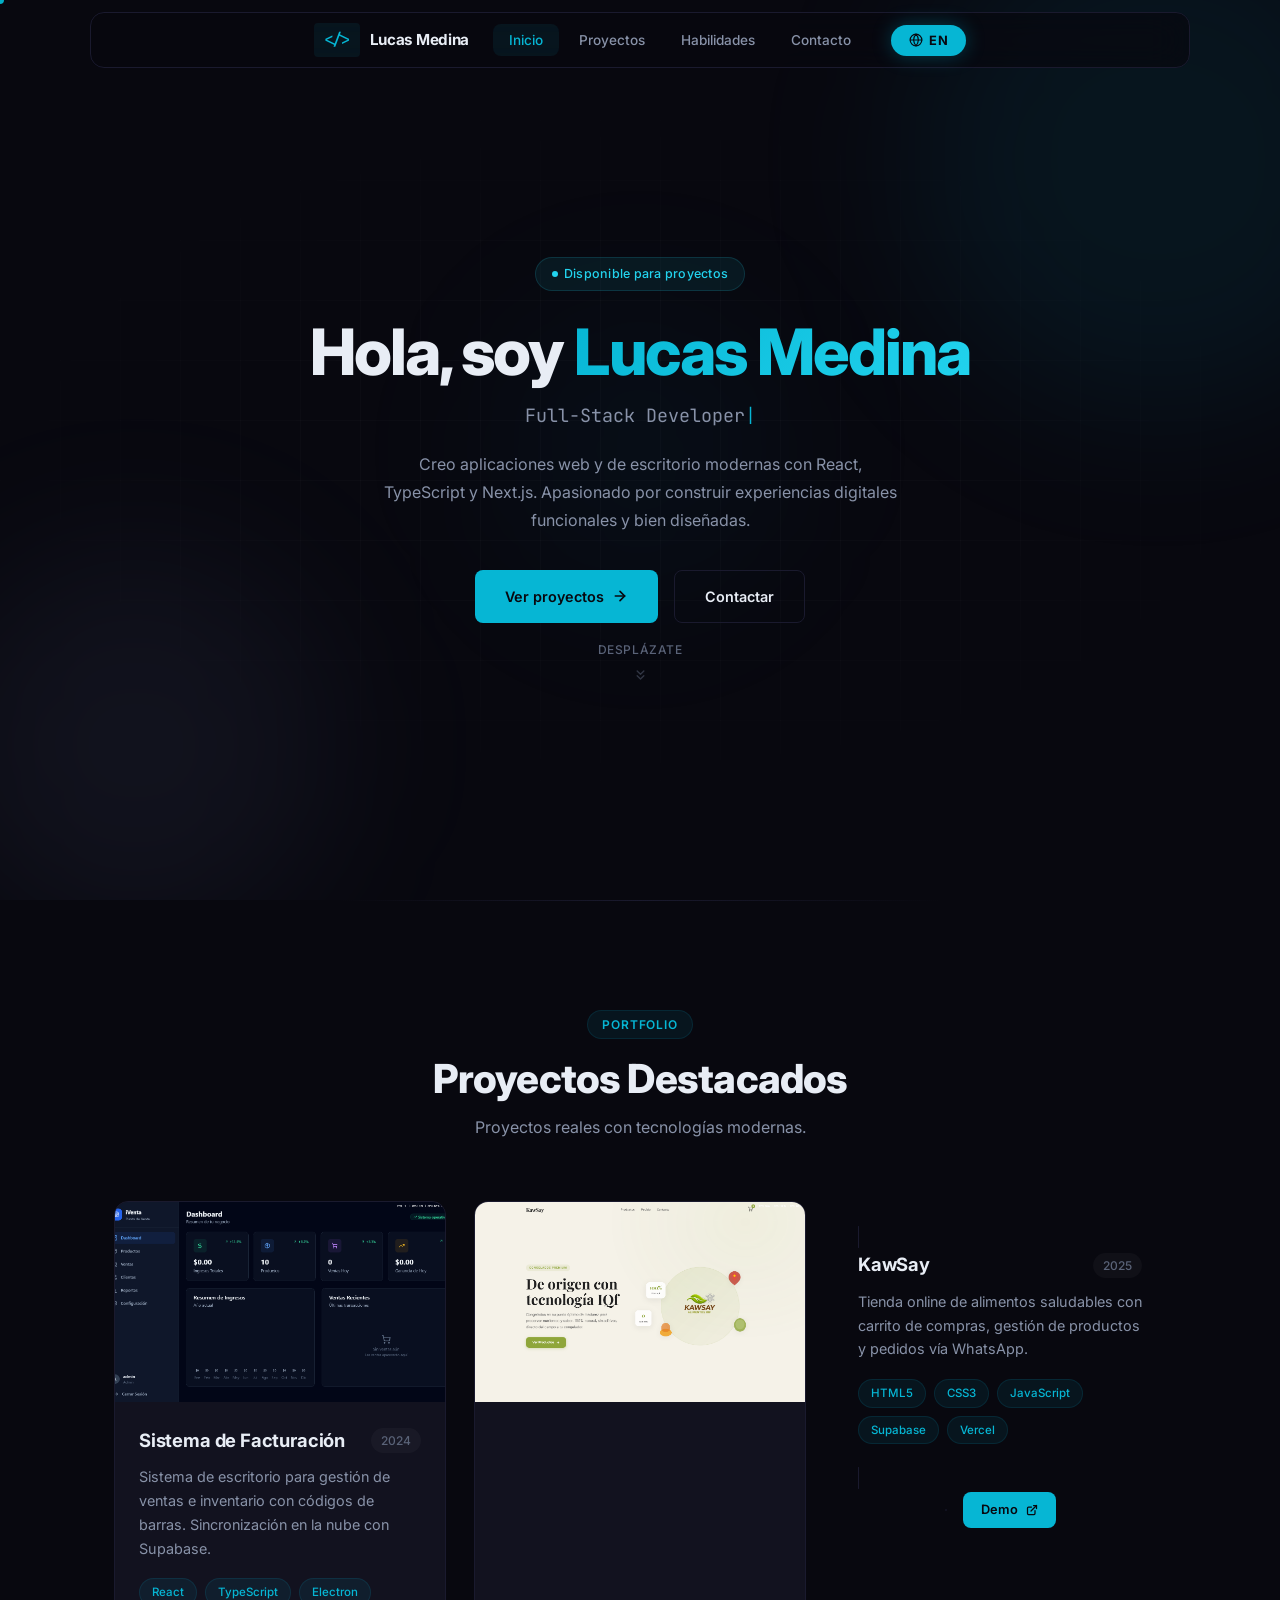
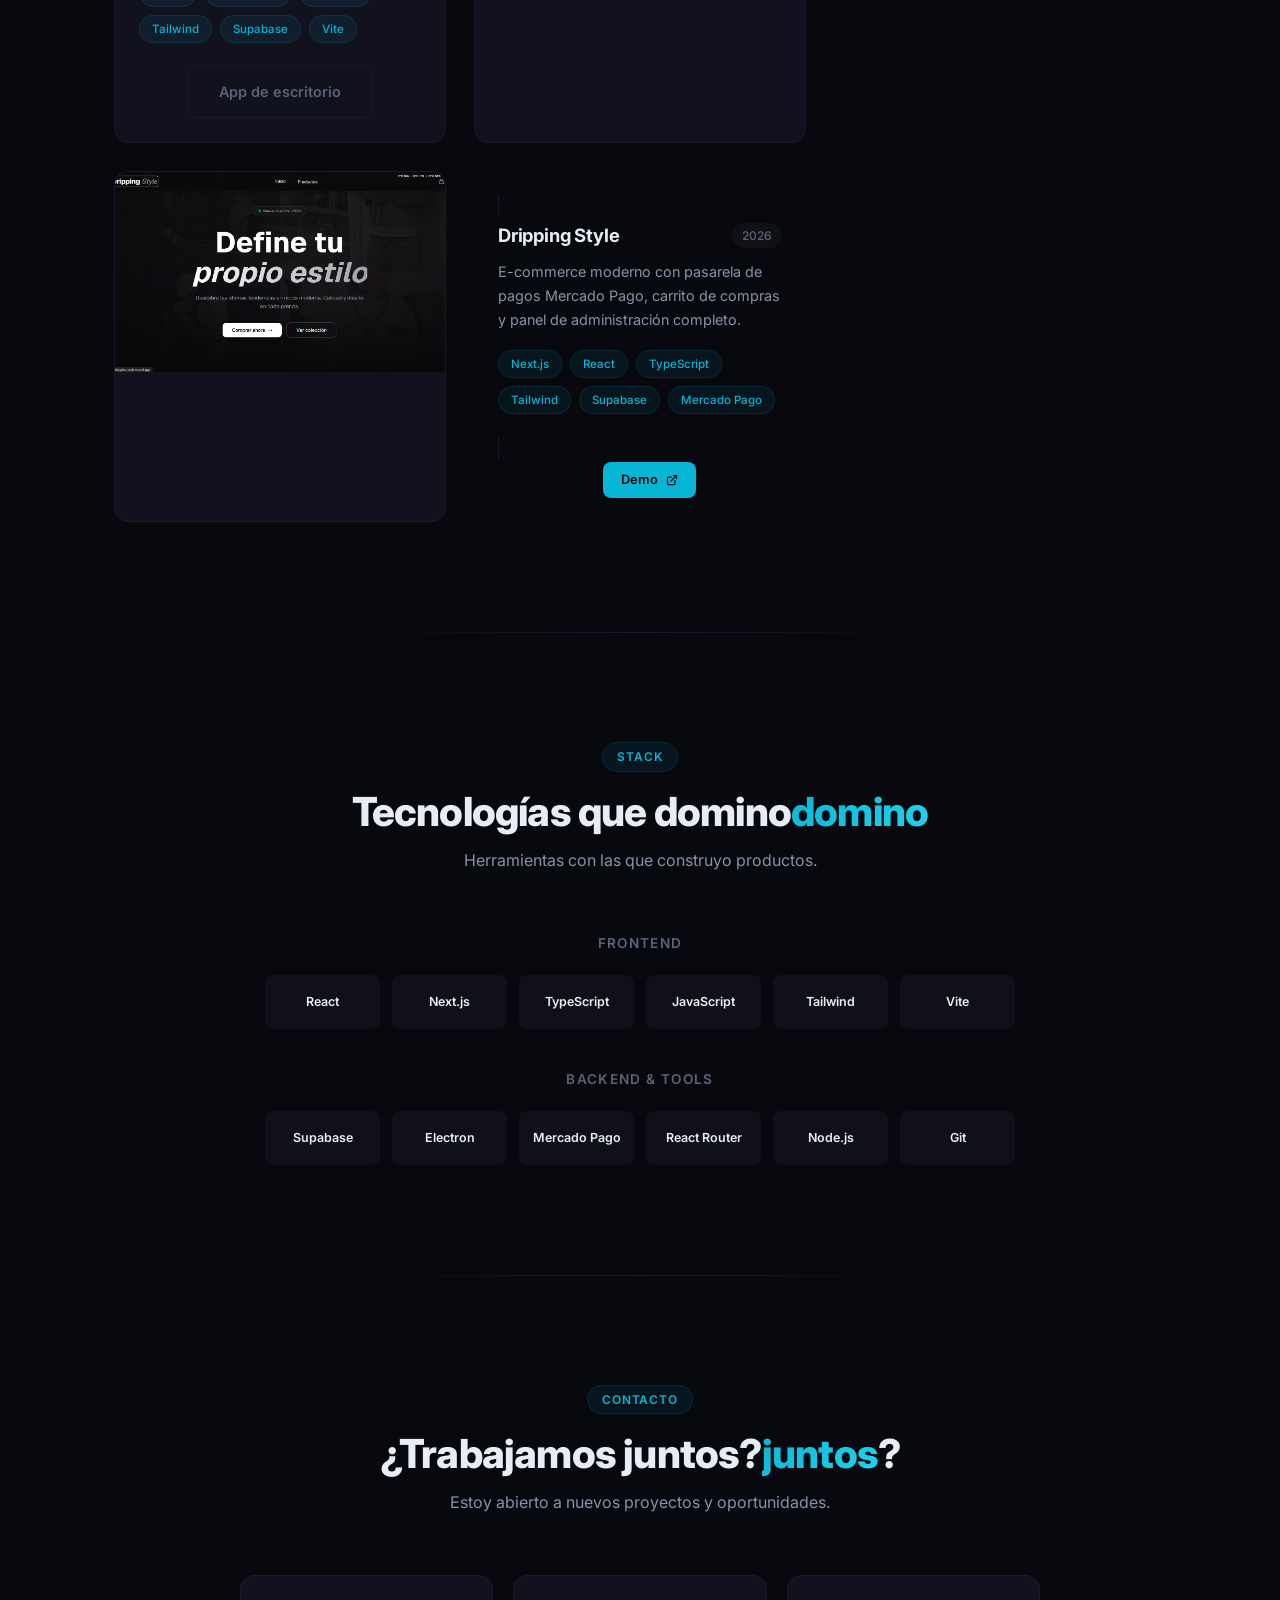
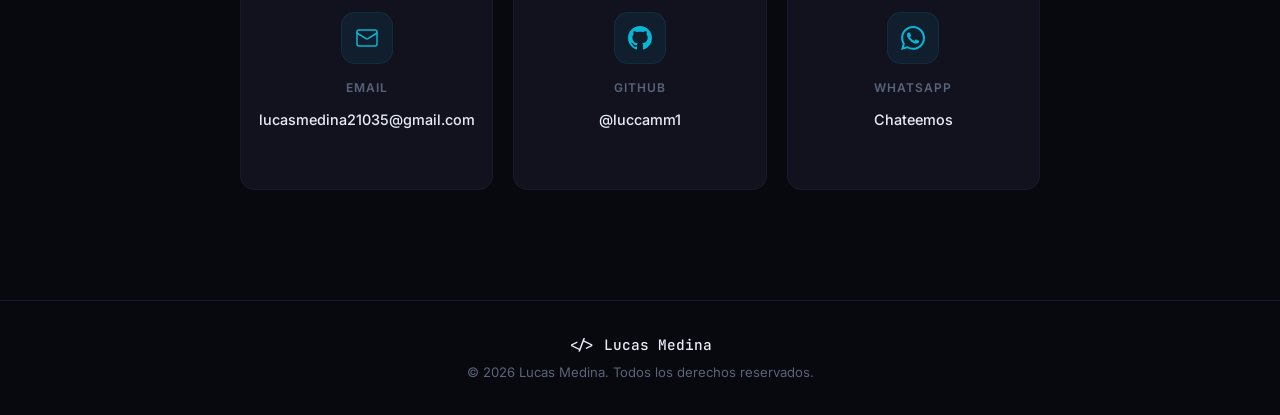
==== project.html @ 1c3da4ef "Add individual project detail pages" ====
<!DOCTYPE html>
<html lang="es">
<head>
  <meta charset="UTF-8">
  <meta name="viewport" content="width=device-width, initial-scale=1.0">
  <title>Proyecto | Lucas Medina</title>
  <meta name="description" content="Detalle del proyecto">
  <link rel="preconnect" href="https://fonts.googleapis.com">
  <link rel="preconnect" href="https://fonts.gstatic.com" crossorigin>
  <link href="https://fonts.googleapis.com/css2?family=Inter:wght@400;500;600;700;800;900&family=JetBrains+Mono:wght@400;500&display=swap" rel="stylesheet">
  <link rel="stylesheet" href="css/styles.css">
</head>
<body>
  <div class="cursor" id="cursor"></div>

  <nav class="navbar">
    <div class="container nav-container">
      <a href="index.html#inicio" class="nav-logo">
        <span class="logo-mark">&lt;/&gt;</span>
        <span class="logo-text">Lucas Medina</span>
      </a>
      <button class="nav-toggle" data-i18n="nav.menu" aria-label="Abrir menú">
        <span></span><span></span><span></span>
      </button>
      <ul class="nav-menu">
        <li><a href="index.html#inicio" class="nav-link" data-i18n="nav.home">Inicio</a></li>
        <li><a href="index.html#proyectos" class="nav-link" data-i18n="nav.projects">Proyectos</a></li>
        <li><a href="index.html#habilidades" class="nav-link" data-i18n="nav.skills">Habilidades</a></li>
        <li><a href="index.html#contacto" class="nav-link" data-i18n="nav.contact">Contacto</a></li>
      </ul>
      <button id="lang-toggle" class="lang-toggle" aria-label="Switch to English">EN</button>
    </div>
  </nav>

  <main id="project-content">
    <section class="project-hero">
      <div class="container">
        <a href="index.html#proyectos" class="back-link">
          <svg width="16" height="16" viewBox="0 0 24 24" fill="none" stroke="currentColor" stroke-width="2.5" stroke-linecap="round" stroke-linejoin="round">
            <path d="M19 12H5"/><path d="m12 19-7-7 7-7"/>
          </svg>
          <span data-i18n="project.back">Volver a proyectos</span>
        </a>
        <div id="project-hero-content"></div>
      </div>
    </section>

    <section class="section project-detail-section">
      <div class="container">
        <div class="section-header">
          <span class="section-tag" id="detail-tag"></span>
          <h2 class="section-title" data-i18n="project.howMade">C&oacute;mo se cre&oacute;</h2>
        </div>
        <div class="project-detail-grid" id="project-steps"></div>
      </div>
    </section>

    <section class="section project-detail-section">
      <div class="container">
        <div class="section-header">
          <span class="section-tag" id="tech-tag"></span>
          <h2 class="section-title" data-i18n="project.techUsed">Tecnolog&iacute;as usadas</h2>
        </div>
        <div class="tech-detail-grid" id="project-tech-detail"></div>
      </div>
    </section>

    <section class="section project-detail-section">
      <div class="container">
        <div class="section-header">
          <span class="section-tag" id="challenge-tag"></span>
          <h2 class="section-title" data-i18n="project.challenges">Desaf&iacute;os y soluciones</h2>
        </div>
        <div class="challenge-grid" id="project-challenges"></div>
      </div>
    </section>

    <section class="section project-links-section">
      <div class="container">
        <div class="project-links" id="project-links"></div>
      </div>
    </section>
  </main>

  <footer class="footer">
    <div class="container footer-content">
      <div class="footer-logo">&lt;/&gt; Lucas Medina</div>
      <p>&copy; 2026 Lucas Medina. <span data-i18n="footer.rights">Todos los derechos reservados.</span></p>
    </div>
  </footer>

  <script src="js/i18n.js"></script>
  <script src="js/main.js"></script>
  <script src="js/project.js"></script>
</body>
</html>
---- css/styles.css ----
*,
*::before,
*::after {
  margin: 0;
  padding: 0;
  box-sizing: border-box;
}

:root {
  --bg-primary: #08080f;
  --bg-secondary: #0d0d18;
  --bg-card: #12121f;
  --bg-card-hover: #18182a;
  --text-primary: #e8edf5;
  --text-secondary: #8892a8;
  --text-muted: #5a6378;
  --accent: #06b6d4;
  --accent-dim: rgba(6, 182, 212, 0.08);
  --accent-glow: rgba(6, 182, 212, 0.2);
  --accent-gradient: linear-gradient(135deg, #06b6d4, #a5b4fc);
  --accent-gradient-2: linear-gradient(135deg, #06b6d4, #22d3ee, #a5b4fc);
  --border: #1a1a2e;
  --radius: 14px;
  --radius-sm: 8px;
  --radius-full: 9999px;
  --max-width: 1100px;
  --font: 'Inter', -apple-system, BlinkMacSystemFont, 'Segoe UI', sans-serif;
  --font-mono: 'JetBrains Mono', 'Fira Code', monospace;
  --shadow-card: 0 8px 32px rgba(0, 0, 0, 0.3);
  --transition: 0.3s cubic-bezier(0.4, 0, 0.2, 1);
}

html {
  scroll-behavior: smooth;
  scroll-padding-top: 72px;
}

body {
  font-family: var(--font);
  background: var(--bg-primary);
  color: var(--text-primary);
  line-height: 1.6;
  -webkit-font-smoothing: antialiased;
  overflow-x: hidden;
}

a { color: inherit; text-decoration: none; }
img { max-width: 100%; display: block; }

::selection {
  background: var(--accent);
  color: #08080f;
}

::-webkit-scrollbar { width: 6px; }
::-webkit-scrollbar-track { background: var(--bg-primary); }
::-webkit-scrollbar-thumb { background: var(--border); border-radius: 3px; }
::-webkit-scrollbar-thumb:hover { background: var(--text-muted); }

.container {
  width: 100%;
  max-width: var(--max-width);
  margin: 0 auto;
  padding: 0 24px;
}

/* --- Custom Cursor --- */
.cursor {
  width: 8px;
  height: 8px;
  background: var(--accent);
  border-radius: 50%;
  position: fixed;
  pointer-events: none;
  z-index: 9999;
  transform: translate(-50%, -50%);
  transition: width 0.2s, height 0.2s, opacity 0.2s;
  mix-blend-mode: difference;
}

/* --- Navbar --- */
.navbar {
  position: fixed;
  top: 12px;
  left: 50%;
  transform: translateX(-50%);
  z-index: 1000;
  width: calc(100% - 48px);
  max-width: var(--max-width);
  background: rgba(8, 8, 15, 0.7);
  backdrop-filter: blur(20px);
  -webkit-backdrop-filter: blur(20px);
  border: 1px solid var(--border);
  border-radius: var(--radius);
  height: 56px;
  transition: var(--transition);
}

.navbar.scrolled {
  top: 0;
  border-radius: 0;
  border-left: none;
  border-right: none;
  border-top: none;
  width: 100%;
  max-width: 100%;
  background: rgba(8, 8, 15, 0.9);
}

.nav-container {
  display: flex;
  align-items: center;
  justify-content: center;
  height: 100%;
  padding: 0 20px;
  gap: 24px;
}

.nav-logo {
  display: flex;
  align-items: center;
  gap: 10px;
}

.logo-mark {
  font-family: var(--font-mono);
  font-size: 1rem;
  font-weight: 500;
  color: var(--accent);
  background: var(--accent-dim);
  padding: 4px 8px;
  border-radius: 4px;
}

.logo-text {
  font-size: 0.95rem;
  font-weight: 700;
  letter-spacing: -0.02em;
}

.nav-menu {
  display: flex;
  list-style: none;
  gap: 4px;
}

.nav-link {
  font-size: 0.85rem;
  font-weight: 500;
  color: var(--text-secondary);
  padding: 8px 16px;
  border-radius: var(--radius-sm);
  transition: all var(--transition);
  position: relative;
}

.nav-link:hover {
  color: var(--text-primary);
  background: rgba(255, 255, 255, 0.04);
}

.nav-link.active {
  color: var(--accent);
  background: var(--accent-dim);
}

.nav-toggle {
  display: none;
  flex-direction: column;
  gap: 5px;
  background: none;
  border: none;
  cursor: pointer;
  padding: 4px;
}

.nav-toggle span {
  display: block;
  width: 22px;
  height: 2px;
  background: var(--text-primary);
  border-radius: 2px;
  transition: all 0.3s;
}

.nav-toggle.active span:nth-child(1) {
  transform: rotate(45deg) translate(5px, 5px);
}

.nav-toggle.active span:nth-child(2) {
  opacity: 0;
}

.nav-toggle.active span:nth-child(3) {
  transform: rotate(-45deg) translate(5px, -5px);
}

.lang-toggle {
  display: inline-flex;
  align-items: center;
  justify-content: center;
  gap: 6px;
  padding: 8px 18px;
  background: var(--accent);
  border: none;
  border-radius: var(--radius-full);
  font-size: 0.8rem;
  font-weight: 700;
  color: #08080f;
  cursor: pointer;
  transition: all var(--transition);
  letter-spacing: 0.05em;
  font-family: var(--font);
  box-shadow: 0 0 20px rgba(6, 182, 212, 0.3);
  position: static;
}

.lang-toggle::before {
  content: '';
  display: inline-block;
  width: 14px;
  height: 14px;
  background: currentColor;
  -webkit-mask: url("data:image/svg+xml,%3Csvg xmlns='http://www.w3.org/2000/svg' viewBox='0 0 24 24' fill='none' stroke='black' stroke-width='2' stroke-linecap='round' stroke-linejoin='round'%3E%3Ccircle cx='12' cy='12' r='10'/%3E%3Cpath d='M2 12h20'/%3E%3Cpath d='M12 2a15.3 15.3 0 0 1 4 10 15.3 15.3 0 0 1-4 10 15.3 15.3 0 0 1-4-10 15.3 15.3 0 0 1 4-10z'/%3E%3C/svg%3E") center/contain no-repeat;
  mask: url("data:image/svg+xml,%3Csvg xmlns='http://www.w3.org/2000/svg' viewBox='0 0 24 24' fill='none' stroke='black' stroke-width='2' stroke-linecap='round' stroke-linejoin='round'%3E%3Ccircle cx='12' cy='12' r='10'/%3E%3Cpath d='M2 12h20'/%3E%3Cpath d='M12 2a15.3 15.3 0 0 1 4 10 15.3 15.3 0 0 1-4 10 15.3 15.3 0 0 1-4-10 15.3 15.3 0 0 1 4-10z'/%3E%3C/svg%3E") center/contain no-repeat;
}

.lang-toggle:hover {
  background: #22d3ee;
  box-shadow: 0 0 30px rgba(6, 182, 212, 0.5);
  transform: scale(1.05);
}

/* --- Hero --- */
.hero {
  min-height: 100vh;
  display: flex;
  align-items: center;
  justify-content: center;
  position: relative;
  overflow: hidden;
}

.hero-bg {
  position: absolute;
  inset: 0;
  overflow: hidden;
}

.orb {
  position: absolute;
  border-radius: 50%;
  filter: blur(80px);
  pointer-events: none;
}

.orb-1 {
  width: 500px;
  height: 500px;
  background: rgba(6, 182, 212, 0.08);
  top: -10%;
  right: -10%;
  animation: orbFloat 20s ease-in-out infinite;
}

.orb-2 {
  width: 400px;
  height: 400px;
  background: rgba(165, 180, 252, 0.06);
  bottom: -5%;
  left: -5%;
  animation: orbFloat 25s ease-in-out infinite reverse;
}

.orb-3 {
  width: 300px;
  height: 300px;
  background: rgba(6, 182, 212, 0.04);
  top: 50%;
  left: 50%;
  transform: translate(-50%, -50%);
  animation: orbFloat 30s ease-in-out infinite;
}

.grid-bg {
  position: absolute;
  inset: 0;
  background-image:
    linear-gradient(rgba(255, 255, 255, 0.02) 1px, transparent 1px),
    linear-gradient(90deg, rgba(255, 255, 255, 0.02) 1px, transparent 1px);
  background-size: 60px 60px;
  mask-image: radial-gradient(ellipse 80% 60% at 50% 50%, black 30%, transparent 70%);
  -webkit-mask-image: radial-gradient(ellipse 80% 60% at 50% 50%, black 30%, transparent 70%);
}

@keyframes orbFloat {
  0%, 100% { transform: translate(0, 0) scale(1); }
  25% { transform: translate(30px, -40px) scale(1.05); }
  50% { transform: translate(-20px, 20px) scale(0.95); }
  75% { transform: translate(40px, 30px) scale(1.02); }
}

.hero-content {
  text-align: center;
  position: relative;
  z-index: 1;
  padding-top: 80px;
  padding-bottom: 100px;
}

.hero-badge {
  display: inline-flex;
  align-items: center;
  gap: 6px;
  padding: 6px 16px;
  background: rgba(34, 211, 238, 0.08);
  border: 1px solid rgba(34, 211, 238, 0.15);
  border-radius: var(--radius-full);
  font-size: 0.78rem;
  font-weight: 500;
  color: #22d3ee;
  margin-bottom: 24px;
  letter-spacing: 0.02em;
}

.hero-badge::before {
  content: '';
  width: 6px;
  height: 6px;
  border-radius: 50%;
  background: #22d3ee;
  animation: pulse-dot 2s ease-in-out infinite;
}

@keyframes pulse-dot {
  0%, 100% { opacity: 1; }
  50% { opacity: 0.3; }
}

.hero-title {
  font-size: clamp(2.2rem, 6vw, 4rem);
  font-weight: 800;
  letter-spacing: -0.03em;
  margin-bottom: 12px;
  line-height: 1.15;
}

.gradient-text {
  background: var(--accent-gradient-2);
  -webkit-background-clip: text;
  background-clip: text;
  color: transparent;
  background-size: 200% 200%;
  animation: gradientShift 4s ease-in-out infinite;
}

@keyframes gradientShift {
  0%, 100% { background-position: 0% 50%; }
  50% { background-position: 100% 50%; }
}

.hero-subtitle {
  font-family: var(--font-mono);
  font-size: clamp(0.95rem, 2vw, 1.15rem);
  color: var(--text-secondary);
  margin-bottom: 20px;
  min-height: 1.6em;
}

.typing-cursor {
  color: var(--accent);
  animation: blink 0.8s step-end infinite;
  font-weight: 300;
}

@keyframes blink {
  0%, 100% { opacity: 1; }
  50% { opacity: 0; }
}

.hero-description {
  max-width: 520px;
  margin: 0 auto 36px;
  color: var(--text-secondary);
  font-size: 1rem;
  line-height: 1.75;
}

.hero-actions {
  display: flex;
  gap: 16px;
  justify-content: center;
  flex-wrap: wrap;
}

.hero-scroll {
  position: absolute;
  bottom: 40px;
  left: 50%;
  transform: translateX(-50%);
  display: flex;
  flex-direction: column;
  align-items: center;
  gap: 8px;
  color: var(--text-muted);
  font-size: 0.75rem;
  font-weight: 500;
  letter-spacing: 0.05em;
  text-transform: uppercase;
  animation: bounce 3s ease-in-out infinite;
}

.hero-scroll svg {
  opacity: 0.5;
}

@keyframes bounce {
  0%, 100% { transform: translateX(-50%) translateY(0); }
  50% { transform: translateX(-50%) translateY(6px); }
}

/* --- Buttons --- */
.btn {
  display: inline-flex;
  align-items: center;
  gap: 8px;
  padding: 14px 30px;
  border-radius: var(--radius-sm);
  font-weight: 600;
  font-size: 0.9rem;
  transition: all var(--transition);
  cursor: pointer;
  border: none;
  font-family: var(--font);
  position: relative;
  overflow: hidden;
}

.btn-primary {
  background: var(--accent);
  color: #08080f;
}

.btn-primary:hover {
  background: #22d3ee;
  box-shadow: 0 0 30px var(--accent-glow);
  transform: translateY(-1px);
}

.btn-primary:active {
  transform: translateY(0);
}

.btn-outline {
  background: transparent;
  color: var(--text-primary);
  border: 1px solid var(--border);
}

.btn-outline:hover {
  border-color: var(--accent);
  color: var(--accent);
  background: var(--accent-dim);
  transform: translateY(-1px);
}

.btn-sm {
  padding: 8px 18px;
  font-size: 0.8rem;
}

.btn-disabled {
  background: var(--bg-card);
  color: var(--text-muted);
  border: 1px solid var(--border);
  cursor: default;
  pointer-events: none;
  font-size: 0.8rem;
  padding: 8px 18px;
  border-radius: var(--radius-sm);
}

/* --- Sections --- */
.section {
  padding: 110px 0;
  position: relative;
}

.section::before {
  content: '';
  position: absolute;
  top: 0;
  left: 50%;
  transform: translateX(-50%);
  width: 80%;
  max-width: 600px;
  height: 1px;
  background: linear-gradient(90deg, transparent, var(--border), transparent);
}

.section-header {
  text-align: center;
  margin-bottom: 60px;
}

.section-tag {
  display: inline-block;
  padding: 4px 14px;
  background: var(--accent-dim);
  border: 1px solid rgba(6, 182, 212, 0.12);
  border-radius: var(--radius-full);
  font-size: 0.75rem;
  font-weight: 600;
  color: var(--accent);
  text-transform: uppercase;
  letter-spacing: 0.08em;
  margin-bottom: 16px;
}

.section-title {
  font-size: clamp(1.8rem, 4vw, 2.5rem);
  font-weight: 800;
  margin-bottom: 12px;
  letter-spacing: -0.02em;
  line-height: 1.2;
}

.section-desc {
  color: var(--text-secondary);
  font-size: 1rem;
}

/* --- Projects --- */
.projects-grid {
  display: grid;
  grid-template-columns: repeat(auto-fit, minmax(320px, 1fr));
  gap: 28px;
}

.project-card {
  background: var(--bg-card);
  border: 1px solid var(--border);
  border-radius: var(--radius);
  overflow: hidden;
  transition: all 0.4s cubic-bezier(0.4, 0, 0.2, 1);
  position: relative;
}

.project-card::before {
  content: '';
  position: absolute;
  inset: 0;
  border-radius: inherit;
  padding: 1px;
  background: linear-gradient(135deg, var(--accent), transparent 40%, transparent 60%, var(--accent));
  -webkit-mask: linear-gradient(#fff 0 0) content-box, linear-gradient(#fff 0 0);
  -webkit-mask-composite: xor;
  mask-composite: exclude;
  opacity: 0;
  transition: opacity 0.4s;
  pointer-events: none;
}

.project-card:hover::before {
  opacity: 1;
}

.project-card:hover {
  transform: translateY(-6px);
  box-shadow:
    0 12px 48px rgba(6, 182, 212, 0.08),
    0 0 0 1px rgba(6, 182, 212, 0.1);
  background: var(--bg-card-hover);
}

.project-image {
  width: 100%;
  height: 200px;
  overflow: hidden;
  background: #0d0d18;
}

.project-image img {
  width: 100%;
  height: 100%;
  object-fit: cover;
  display: block;
  transition: transform 0.4s ease;
}

.project-card:hover .project-image img {
  transform: scale(1.03);
}

.project-image svg {
  width: 100%;
  height: 100%;
  display: block;
}

.project-body {
  padding: 24px;
}

.project-header {
  display: flex;
  align-items: center;
  justify-content: space-between;
  margin-bottom: 10px;
}

.project-title {
  font-size: 1.15rem;
  font-weight: 700;
  letter-spacing: -0.01em;
}

.project-year {
  font-size: 0.75rem;
  font-weight: 500;
  color: var(--text-muted);
  background: rgba(255, 255, 255, 0.03);
  padding: 3px 10px;
  border-radius: var(--radius-full);
}

.project-desc {
  color: var(--text-secondary);
  font-size: 0.9rem;
  line-height: 1.65;
  margin-bottom: 18px;
}

.project-tech {
  display: flex;
  flex-wrap: wrap;
  gap: 8px;
  margin-bottom: 22px;
}

.tech-badge {
  display: inline-block;
  padding: 4px 12px;
  background: var(--accent-dim);
  border: 1px solid rgba(6, 182, 212, 0.12);
  border-radius: var(--radius-full);
  font-size: 0.72rem;
  font-weight: 500;
  color: var(--accent);
  transition: all 0.2s;
}

.project-card:hover .tech-badge {
  border-color: rgba(6, 182, 212, 0.2);
}

.project-links {
  display: flex;
  align-items: center;
  gap: 12px;
  flex-wrap: wrap;
}

/* --- Skills --- */
.skills-categories {
  display: flex;
  flex-direction: column;
  gap: 40px;
  max-width: 750px;
  margin: 0 auto;
}

.skills-category {
  text-align: center;
}

.skills-cat-title {
  font-size: 0.85rem;
  font-weight: 600;
  color: var(--text-muted);
  text-transform: uppercase;
  letter-spacing: 0.1em;
  margin-bottom: 20px;
}

.skills-grid {
  display: grid;
  grid-template-columns: repeat(6, 1fr);
  gap: 12px;
}

.skill-item {
  display: flex;
  align-items: center;
  justify-content: center;
}

.skill-icon {
  display: inline-flex;
  align-items: center;
  justify-content: center;
  width: 100%;
  padding: 16px 8px;
  background: var(--bg-card);
  border: 1px solid var(--border);
  border-radius: var(--radius-sm);
  font-size: 0.78rem;
  font-weight: 600;
  color: var(--text-primary);
  transition: all var(--transition);
  text-align: center;
  position: relative;
  overflow: hidden;
}

.skill-icon::before {
  content: '';
  position: absolute;
  inset: 0;
  opacity: 0;
  transition: opacity 0.3s;
}

.skill-item:hover .skill-icon {
  border-color: var(--accent);
  transform: translateY(-3px);
  box-shadow: 0 6px 20px rgba(0, 0, 0, 0.3);
}

.skill-item:hover .skill-icon::before {
  opacity: 1;
}

.skill-item[data-color] .skill-icon {
  border-color: transparent;
  background: color-mix(in srgb, var(--bg-card) 80%, transparent);
}

.skill-item[data-color]:hover .skill-icon {
  border-color: var(--accent);
  background: var(--bg-card-hover);
  box-shadow: 0 6px 24px rgba(6, 182, 212, 0.1);
}

/* --- Contact --- */
.contact-grid {
  display: grid;
  grid-template-columns: repeat(3, 1fr);
  gap: 20px;
  max-width: 800px;
  margin: 0 auto;
}

.contact-card {
  display: flex;
  flex-direction: column;
  align-items: center;
  gap: 10px;
  padding: 36px 24px 28px;
  background: var(--bg-card);
  border: 1px solid var(--border);
  border-radius: var(--radius);
  transition: all var(--transition);
  text-align: center;
  position: relative;
  overflow: hidden;
}

.contact-card::before {
  content: '';
  position: absolute;
  top: 0;
  left: 50%;
  transform: translateX(-50%);
  width: 60%;
  height: 2px;
  background: var(--accent-gradient);
  opacity: 0;
  transition: opacity 0.3s;
}

.contact-card:hover::before {
  opacity: 1;
}

.contact-card:hover {
  border-color: var(--accent);
  background: var(--bg-card-hover);
  transform: translateY(-5px);
  box-shadow: 0 12px 40px rgba(6, 182, 212, 0.06);
}

.contact-icon-wrap {
  width: 52px;
  height: 52px;
  border-radius: var(--radius);
  background: var(--accent-dim);
  border: 1px solid rgba(6, 182, 212, 0.1);
  display: flex;
  align-items: center;
  justify-content: center;
  transition: all 0.3s;
}

.contact-card:hover .contact-icon-wrap {
  background: rgba(6, 182, 212, 0.15);
  border-color: rgba(6, 182, 212, 0.2);
  transform: scale(1.05);
}

.contact-icon {
  width: 24px;
  height: 24px;
  color: var(--accent);
}

.contact-label {
  font-size: 0.75rem;
  font-weight: 600;
  color: var(--text-muted);
  text-transform: uppercase;
  letter-spacing: 0.08em;
  margin-top: 4px;
}

.contact-value {
  font-size: 0.9rem;
  color: var(--text-primary);
  font-weight: 500;
}

.contact-action {
  font-size: 0.8rem;
  color: var(--accent);
  font-weight: 500;
  opacity: 0;
  transform: translateY(4px);
  transition: all 0.3s;
}

.contact-card:hover .contact-action {
  opacity: 1;
  transform: translateY(0);
}

/* --- Footer --- */
.footer {
  border-top: 1px solid var(--border);
  padding: 32px 0;
}

.footer-content {
  text-align: center;
  color: var(--text-muted);
  font-size: 0.82rem;
  display: flex;
  flex-direction: column;
  gap: 6px;
}

.footer-logo {
  font-family: var(--font-mono);
  color: var(--text-primary);
  font-size: 0.9rem;
  font-weight: 500;
}

/* --- Project Detail Page --- */
.project-hero {
  padding-top: 120px;
  padding-bottom: 60px;
}

.back-link {
  display: inline-flex;
  align-items: center;
  gap: 8px;
  color: var(--text-secondary);
  font-size: 0.85rem;
  font-weight: 500;
  margin-bottom: 40px;
  transition: color var(--transition);
}

.back-link:hover {
  color: var(--accent);
}

.project-hero .container {
  display: grid;
  grid-template-columns: 1fr 1fr;
  gap: 60px;
  align-items: center;
}

.project-hero-meta {
  display: flex;
  align-items: center;
  gap: 12px;
  margin-bottom: 16px;
}

.project-hero-tag {
  display: inline-block;
  padding: 4px 14px;
  background: var(--accent-dim);
  border: 1px solid rgba(6, 182, 212, 0.12);
  border-radius: var(--radius-full);
  font-size: 0.75rem;
  font-weight: 600;
  color: var(--accent);
  text-transform: uppercase;
  letter-spacing: 0.08em;
}

.project-hero-title {
  font-size: clamp(2rem, 5vw, 3.5rem);
  font-weight: 800;
  letter-spacing: -0.02em;
  margin-bottom: 16px;
  line-height: 1.1;
}

.project-hero-desc {
  color: var(--text-secondary);
  font-size: 1.05rem;
  line-height: 1.7;
  max-width: 480px;
}

.project-hero-image {
  border-radius: var(--radius);
  overflow: hidden;
  border: 1px solid var(--border);
  box-shadow: var(--shadow-card);
}

.project-hero-image img {
  width: 100%;
  height: 320px;
  object-fit: cover;
  display: block;
}

.project-detail-section {
  padding: 80px 0;
}

.project-detail-grid {
  display: grid;
  grid-template-columns: repeat(auto-fit, minmax(280px, 1fr));
  gap: 24px;
}

.project-step {
  background: var(--bg-card);
  border: 1px solid var(--border);
  border-radius: var(--radius);
  padding: 28px;
  transition: all var(--transition);
}

.project-step:hover {
  border-color: var(--accent);
  transform: translateY(-4px);
  box-shadow: 0 12px 40px rgba(6, 182, 212, 0.08);
}

.project-step-number {
  font-family: var(--font-mono);
  font-size: 0.85rem;
  font-weight: 700;
  color: var(--accent);
  margin-bottom: 12px;
}

.project-step-title {
  font-size: 1rem;
  font-weight: 700;
  margin-bottom: 8px;
}

.project-step-desc {
  color: var(--text-secondary);
  font-size: 0.88rem;
  line-height: 1.6;
}

.tech-detail-grid {
  display: grid;
  grid-template-columns: repeat(auto-fit, minmax(220px, 1fr));
  gap: 20px;
}

.tech-detail-card {
  background: var(--bg-card);
  border: 1px solid var(--border);
  border-radius: var(--radius);
  padding: 24px;
  transition: all var(--transition);
}

.tech-detail-card:hover {
  border-color: var(--accent);
  transform: translateY(-3px);
}

.tech-detail-name {
  font-size: 0.95rem;
  font-weight: 700;
  color: var(--accent);
  margin-bottom: 8px;
}

.tech-detail-desc {
  color: var(--text-secondary);
  font-size: 0.85rem;
  line-height: 1.55;
}

.challenge-grid {
  display: grid;
  grid-template-columns: repeat(auto-fit, minmax(320px, 1fr));
  gap: 24px;
}

.challenge-card {
  background: var(--bg-card);
  border: 1px solid var(--border);
  border-left: 3px solid var(--accent);
  border-radius: var(--radius);
  padding: 28px;
}

.challenge-title {
  font-size: 1rem;
  font-weight: 700;
  margin-bottom: 10px;
}

.challenge-desc {
  color: var(--text-secondary);
  font-size: 0.9rem;
  line-height: 1.65;
}

.project-links-section {
  padding: 60px 0 100px;
}

.project-links {
  display: flex;
  justify-content: center;
  gap: 16px;
  flex-wrap: wrap;
}

.project-links .btn-disabled {
  display: inline-flex;
  align-items: center;
  gap: 8px;
  padding: 14px 30px;
  border-radius: var(--radius-sm);
  font-weight: 600;
  font-size: 0.9rem;
  font-family: var(--font);
  cursor: default;
  pointer-events: none;
}

@media (max-width: 768px) {
  .project-hero .container {
    grid-template-columns: 1fr;
    gap: 40px;
  }

  .project-hero-image img {
    height: 220px;
  }

  .project-detail-grid {
    grid-template-columns: 1fr;
  }

  .tech-detail-grid {
    grid-template-columns: 1fr;
  }

  .challenge-grid {
    grid-template-columns: 1fr;
  }
}

/* --- Scroll Reveal --- */
.reveal {
  opacity: 0;
  transform: translateY(30px);
  transition: opacity 0.7s ease, transform 0.7s cubic-bezier(0.4, 0, 0.2, 1);
}

.reveal.visible {
  opacity: 1;
  transform: translateY(0);
}

.reveal-delay-1 { transition-delay: 0.05s; }
.reveal-delay-2 { transition-delay: 0.1s; }
.reveal-delay-3 { transition-delay: 0.15s; }

/* --- Responsive --- */
@media (max-width: 900px) {
  .contact-grid {
    grid-template-columns: 1fr;
    max-width: 400px;
  }
}

@media (max-width: 768px) {
  .nav-menu {
    position: fixed;
    top: 68px;
    left: 12px;
    right: 12px;
    margin-right: 0;
    background: rgba(8, 8, 15, 0.97);
    backdrop-filter: blur(20px);
    border: 1px solid var(--border);
    border-radius: var(--radius);
    flex-direction: column;
    align-items: center;
    padding: 20px 0;
    gap: 4px;
    transform: translateY(-120%);
    opacity: 0;
    pointer-events: none;
    transition: all 0.35s cubic-bezier(0.4, 0, 0.2, 1);
  }

  .nav-menu.open {
    transform: translateY(0);
    opacity: 1;
    pointer-events: auto;
  }

  .nav-link {
    width: 90%;
    text-align: center;
    padding: 12px;
  }

  .nav-toggle {
    display: flex;
  }

  .lang-toggle {
    padding: 6px 14px;
    font-size: 0.72rem;
    gap: 4px;
  }

  .lang-toggle::before {
    width: 12px;
    height: 12px;
  }

  .navbar {
    top: 8px;
    width: calc(100% - 20px);
    height: 52px;
  }

  .hero-title {
    font-size: clamp(1.8rem, 8vw, 2.5rem);
  }

  .skills-grid {
    grid-template-columns: repeat(3, 1fr);
  }

  .section {
    padding: 80px 0;
  }

  .section-header {
    margin-bottom: 40px;
  }

  .hero {
    min-height: 90vh;
  }

  .hero-scroll {
    display: none;
  }

  .cursor {
    display: none;
  }

  .projects-grid {
    grid-template-columns: 1fr;
  }

  .contact-card .contact-action {
    opacity: 1;
    transform: translateY(0);
  }
}

@media (max-width: 500px) {
  .skills-grid {
    grid-template-columns: repeat(2, 1fr);
  }

  .container {
    padding: 0 16px;
  }

  .logo-text {
    display: none;
  }
}

/* --- Animations --- */
@keyframes shimmer {
  0% { background-position: -200% center; }
  100% { background-position: 200% center; }
}

@keyframes float {
  0%, 100% { transform: translateY(0); }
  50% { transform: translateY(-6px); }
}
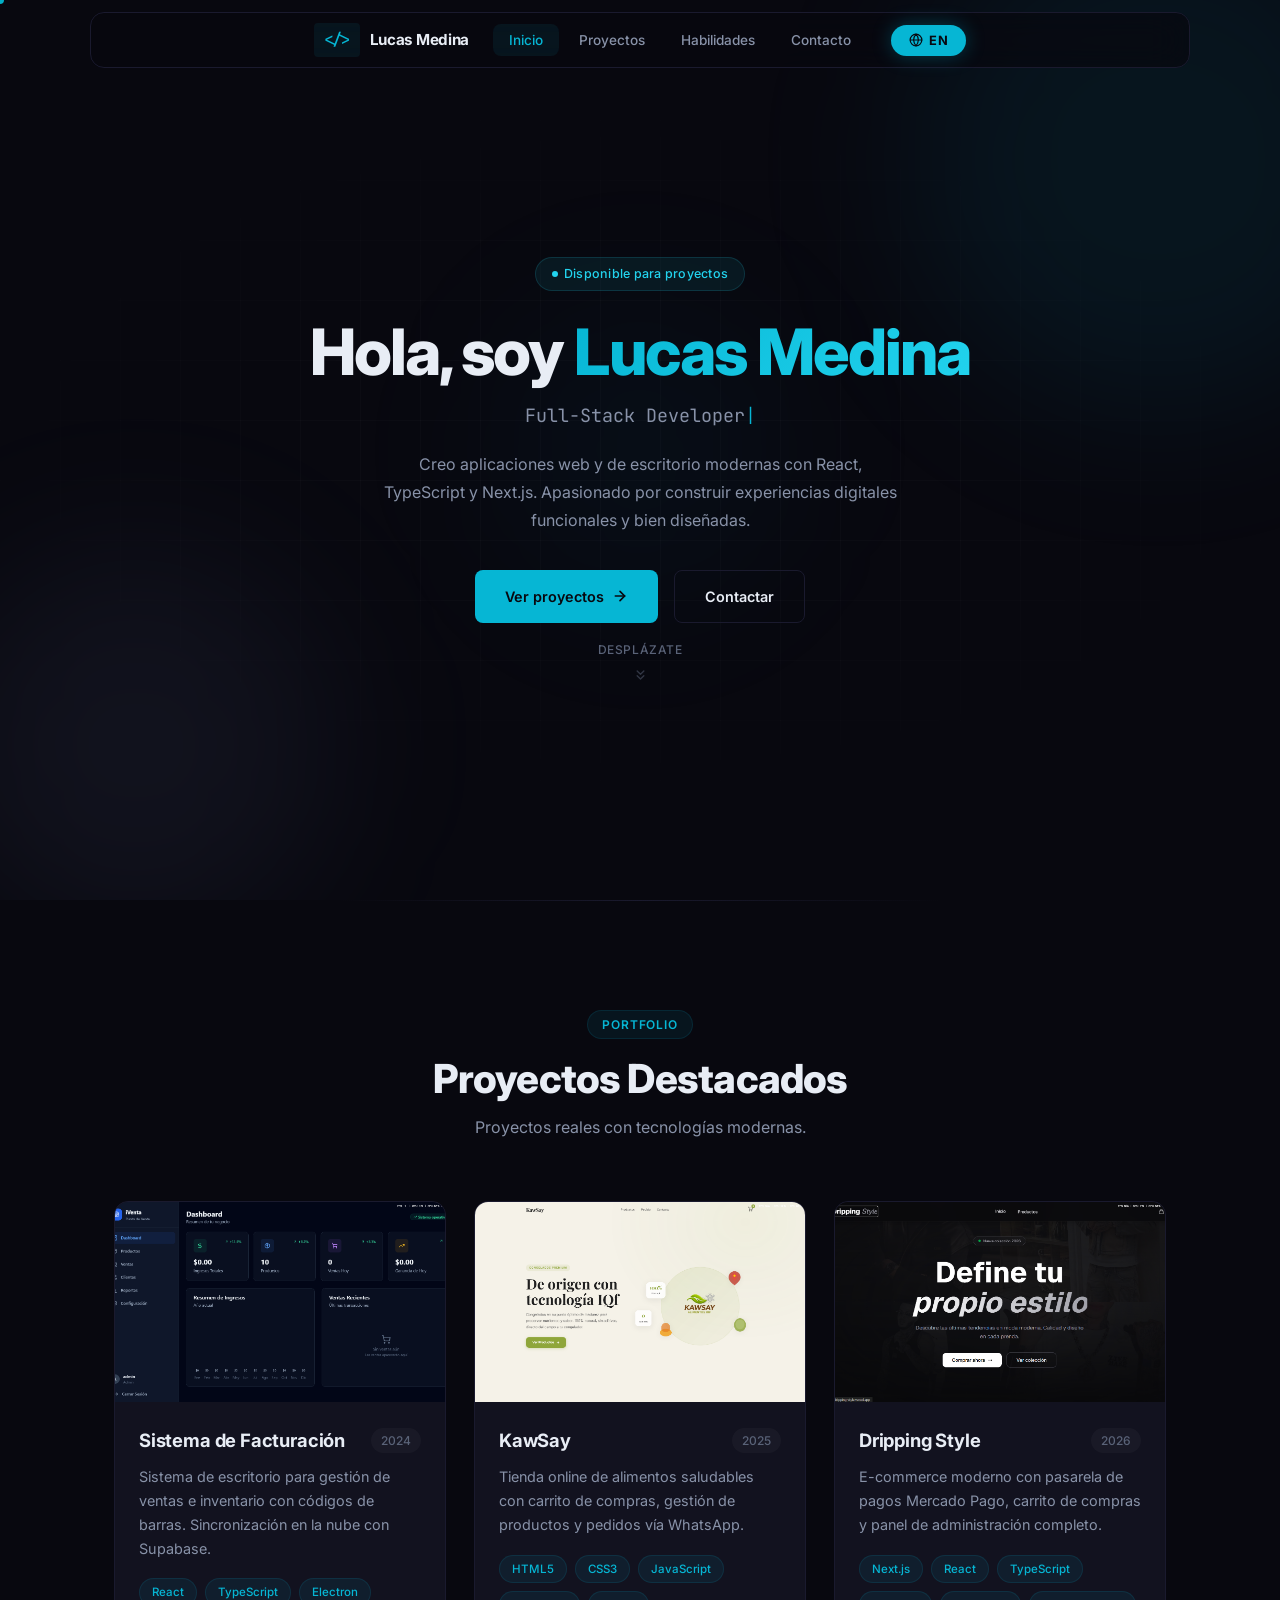
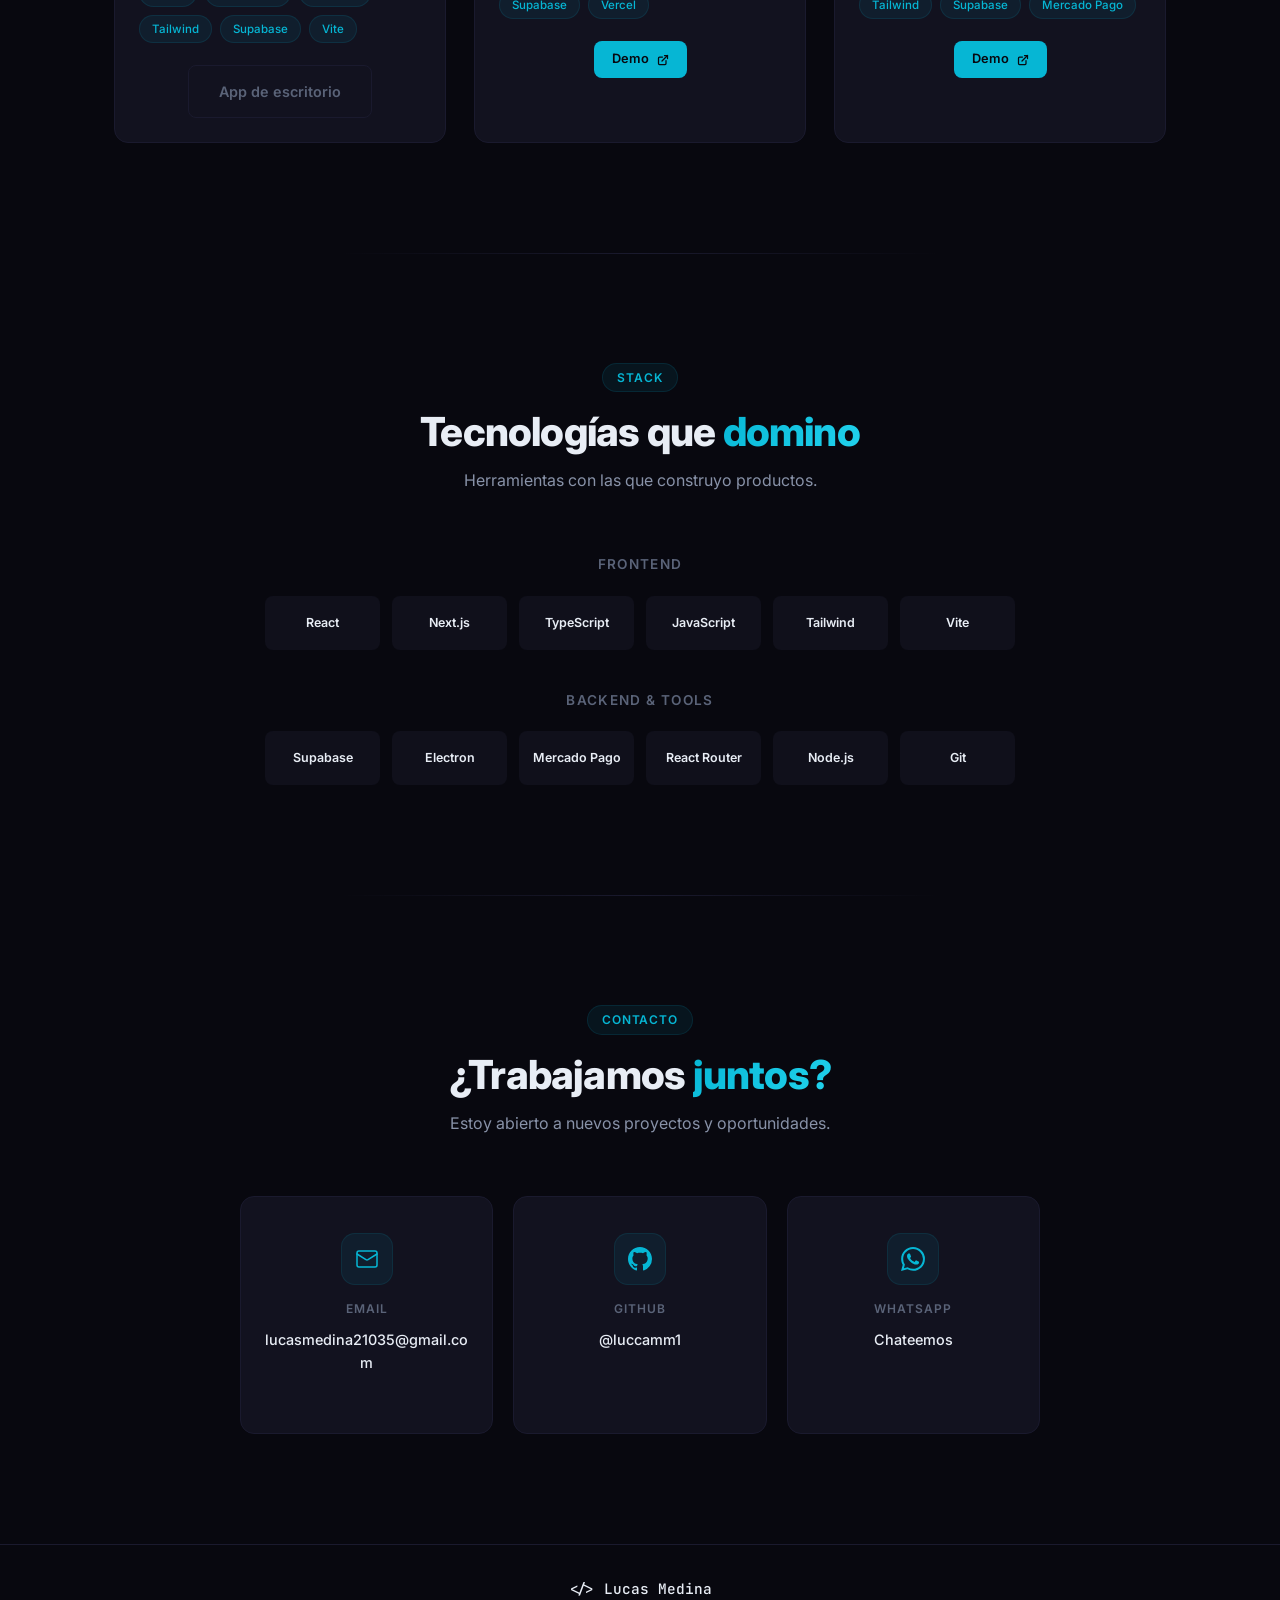
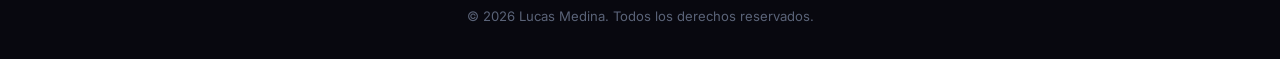
==== commit 06fba5a9: "Move back link below hero content on project page" ====
--- a/project.html
+++ b/project.html
@@ -35,13 +35,13 @@
   <main id="project-content">
     <section class="project-hero">
       <div class="container">
+        <div id="project-hero-content"></div>
         <a href="index.html#proyectos" class="back-link">
-          <svg width="16" height="16" viewBox="0 0 24 24" fill="none" stroke="currentColor" stroke-width="2.5" stroke-linecap="round" stroke-linejoin="round">
+          <svg width="14" height="14" viewBox="0 0 24 24" fill="none" stroke="currentColor" stroke-width="2.5" stroke-linecap="round" stroke-linejoin="round">
             <path d="M19 12H5"/><path d="m12 19-7-7 7-7"/>
           </svg>
           <span data-i18n="project.back">Volver a proyectos</span>
         </a>
-        <div id="project-hero-content"></div>
       </div>
     </section>
 
--- a/css/styles.css
+++ b/css/styles.css
@@ -538,12 +538,16 @@
 }
 
 .project-card {
+  display: block;
   background: var(--bg-card);
   border: 1px solid var(--border);
   border-radius: var(--radius);
   overflow: hidden;
   transition: all 0.4s cubic-bezier(0.4, 0, 0.2, 1);
   position: relative;
+  overflow-wrap: break-word;
+  word-wrap: break-word;
+  cursor: pointer;
 }
 
 .project-card::before {
@@ -600,6 +604,8 @@
 
 .project-body {
   padding: 24px;
+  overflow-wrap: break-word;
+  word-wrap: break-word;
 }
 
 .project-header {
@@ -613,6 +619,8 @@
   font-size: 1.15rem;
   font-weight: 700;
   letter-spacing: -0.01em;
+  overflow-wrap: break-word;
+  word-wrap: break-word;
 }
 
 .project-year {
@@ -629,6 +637,8 @@
   font-size: 0.9rem;
   line-height: 1.65;
   margin-bottom: 18px;
+  overflow-wrap: break-word;
+  word-wrap: break-word;
 }
 
 .project-tech {
@@ -821,12 +831,17 @@
   text-transform: uppercase;
   letter-spacing: 0.08em;
   margin-top: 4px;
+  overflow-wrap: break-word;
+  word-wrap: break-word;
 }
 
 .contact-value {
   font-size: 0.9rem;
   color: var(--text-primary);
   font-weight: 500;
+  overflow-wrap: break-word;
+  word-wrap: break-word;
+  word-break: break-all;
 }
 
 .contact-action {
@@ -836,6 +851,8 @@
   opacity: 0;
   transform: translateY(4px);
   transition: all 0.3s;
+  overflow-wrap: break-word;
+  word-wrap: break-word;
 }
 
 .contact-card:hover .contact-action {
@@ -878,7 +895,7 @@
   color: var(--text-secondary);
   font-size: 0.85rem;
   font-weight: 500;
-  margin-bottom: 40px;
+  margin-top: 32px;
   transition: color var(--transition);
 }
 
@@ -958,6 +975,8 @@
   border-radius: var(--radius);
   padding: 28px;
   transition: all var(--transition);
+  overflow-wrap: break-word;
+  word-wrap: break-word;
 }
 
 .project-step:hover {
@@ -998,6 +1017,8 @@
   border-radius: var(--radius);
   padding: 24px;
   transition: all var(--transition);
+  overflow-wrap: break-word;
+  word-wrap: break-word;
 }
 
 .tech-detail-card:hover {
@@ -1030,6 +1051,8 @@
   border-left: 3px solid var(--accent);
   border-radius: var(--radius);
   padding: 28px;
+  overflow-wrap: break-word;
+  word-wrap: break-word;
 }
 
 .challenge-title {
